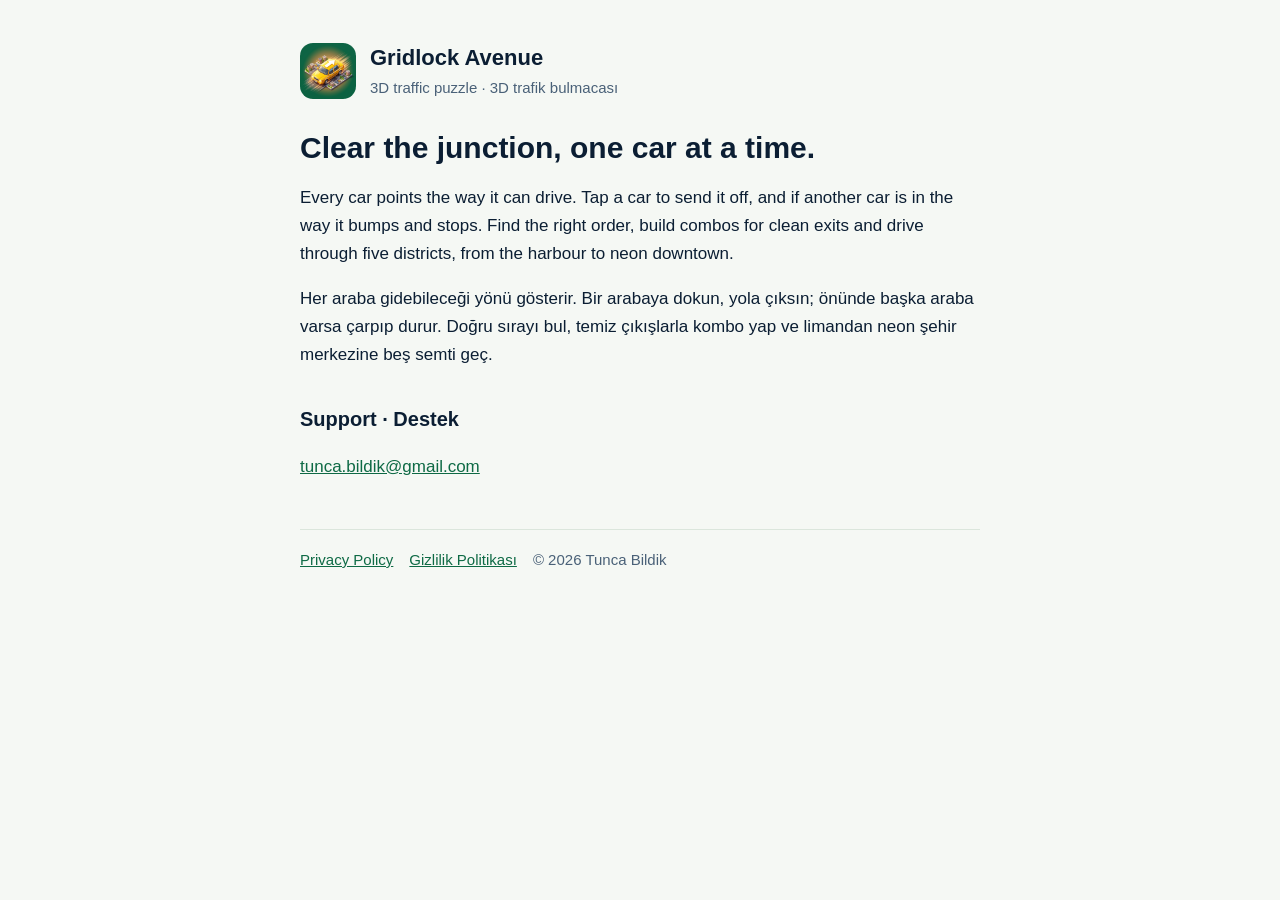
==== gridlock-avenue/index.html @ 14c2752a "Gridlock Avenue: intro page and privacy policy (EN/TR, GDPR + KVKK)" ====
<!doctype html>
<html lang="en">
<head>
<meta charset="utf-8">
<meta name="viewport" content="width=device-width, initial-scale=1">
<title>Gridlock Avenue — 3D traffic puzzle</title>
<link rel="stylesheet" href="stil.css">
<link rel="icon" href="ikon.png">
</head>
<body>
<main>
  <header>
    <img src="ikon.png" alt="">
    <div><div class="ad">Gridlock Avenue</div><div class="alt">3D traffic puzzle · 3D trafik bulmacası</div></div>
  </header>

  <h1>Clear the junction, one car at a time.</h1>
  <p>Every car points the way it can drive. Tap a car to send it off, and if another car is in the way
  it bumps and stops. Find the right order, build combos for clean exits and drive through five
  districts, from the harbour to neon downtown.</p>

  <p lang="tr">Her araba gidebileceği yönü gösterir. Bir arabaya dokun, yola çıksın; önünde başka araba
  varsa çarpıp durur. Doğru sırayı bul, temiz çıkışlarla kombo yap ve limandan neon şehir merkezine
  beş semti geç.</p>

  <h2>Support · Destek</h2>
  <p><a href="mailto:tunca.bildik@gmail.com">tunca.bildik@gmail.com</a></p>

  <footer>
    <a href="privacy.html">Privacy Policy</a>
    <a href="gizlilik.html">Gizlilik Politikası</a>
    <span>© 2026 Tunca Bildik</span>
  </footer>
</main>
</body>
</html>
---- gridlock-avenue/stil.css ----
:root {
  --zemin: #f5f8f4;
  --kart: #ffffff;
  --yazi: #0b1e33;
  --soluk: #4a6178;
  --vurgu: #0e6a45;
  --cizgi: #dbe6dc;
}
@media (prefers-color-scheme: dark) {
  :root {
    --zemin: #11161d;
    --kart: #1d2229;
    --yazi: #e8f6f8;
    --soluk: #9ab3c6;
    --vurgu: #f2c230;
    --cizgi: #2c343d;
  }
}
* { box-sizing: border-box; }
body {
  margin: 0;
  background: var(--zemin);
  color: var(--yazi);
  font: 17px/1.65 -apple-system, BlinkMacSystemFont, "Segoe UI", Roboto, sans-serif;
}
main { max-width: 720px; margin: 0 auto; padding: 40px 20px 64px; }
header { display: flex; align-items: center; gap: 14px; margin-bottom: 28px; }
header img { width: 56px; height: 56px; border-radius: 13px; }
header .ad { font-size: 22px; font-weight: 700; }
header .alt { color: var(--soluk); font-size: 15px; }
h1 { font-size: 30px; line-height: 1.25; margin: 0 0 6px; }
h2 { font-size: 20px; margin: 34px 0 8px; }
p, li { color: var(--yazi); }
.tarih { color: var(--soluk); font-size: 15px; margin-bottom: 22px; }
.ozet {
  background: var(--kart);
  border: 1px solid var(--cizgi);
  border-left: 4px solid var(--vurgu);
  border-radius: 12px;
  padding: 16px 18px;
}
a { color: var(--vurgu); }
code { background: var(--kart); border: 1px solid var(--cizgi); border-radius: 6px; padding: 1px 6px; font-size: 15px; }
footer {
  margin-top: 48px; padding-top: 18px; border-top: 1px solid var(--cizgi);
  color: var(--soluk); font-size: 15px; display: flex; flex-wrap: wrap; gap: 16px;
}
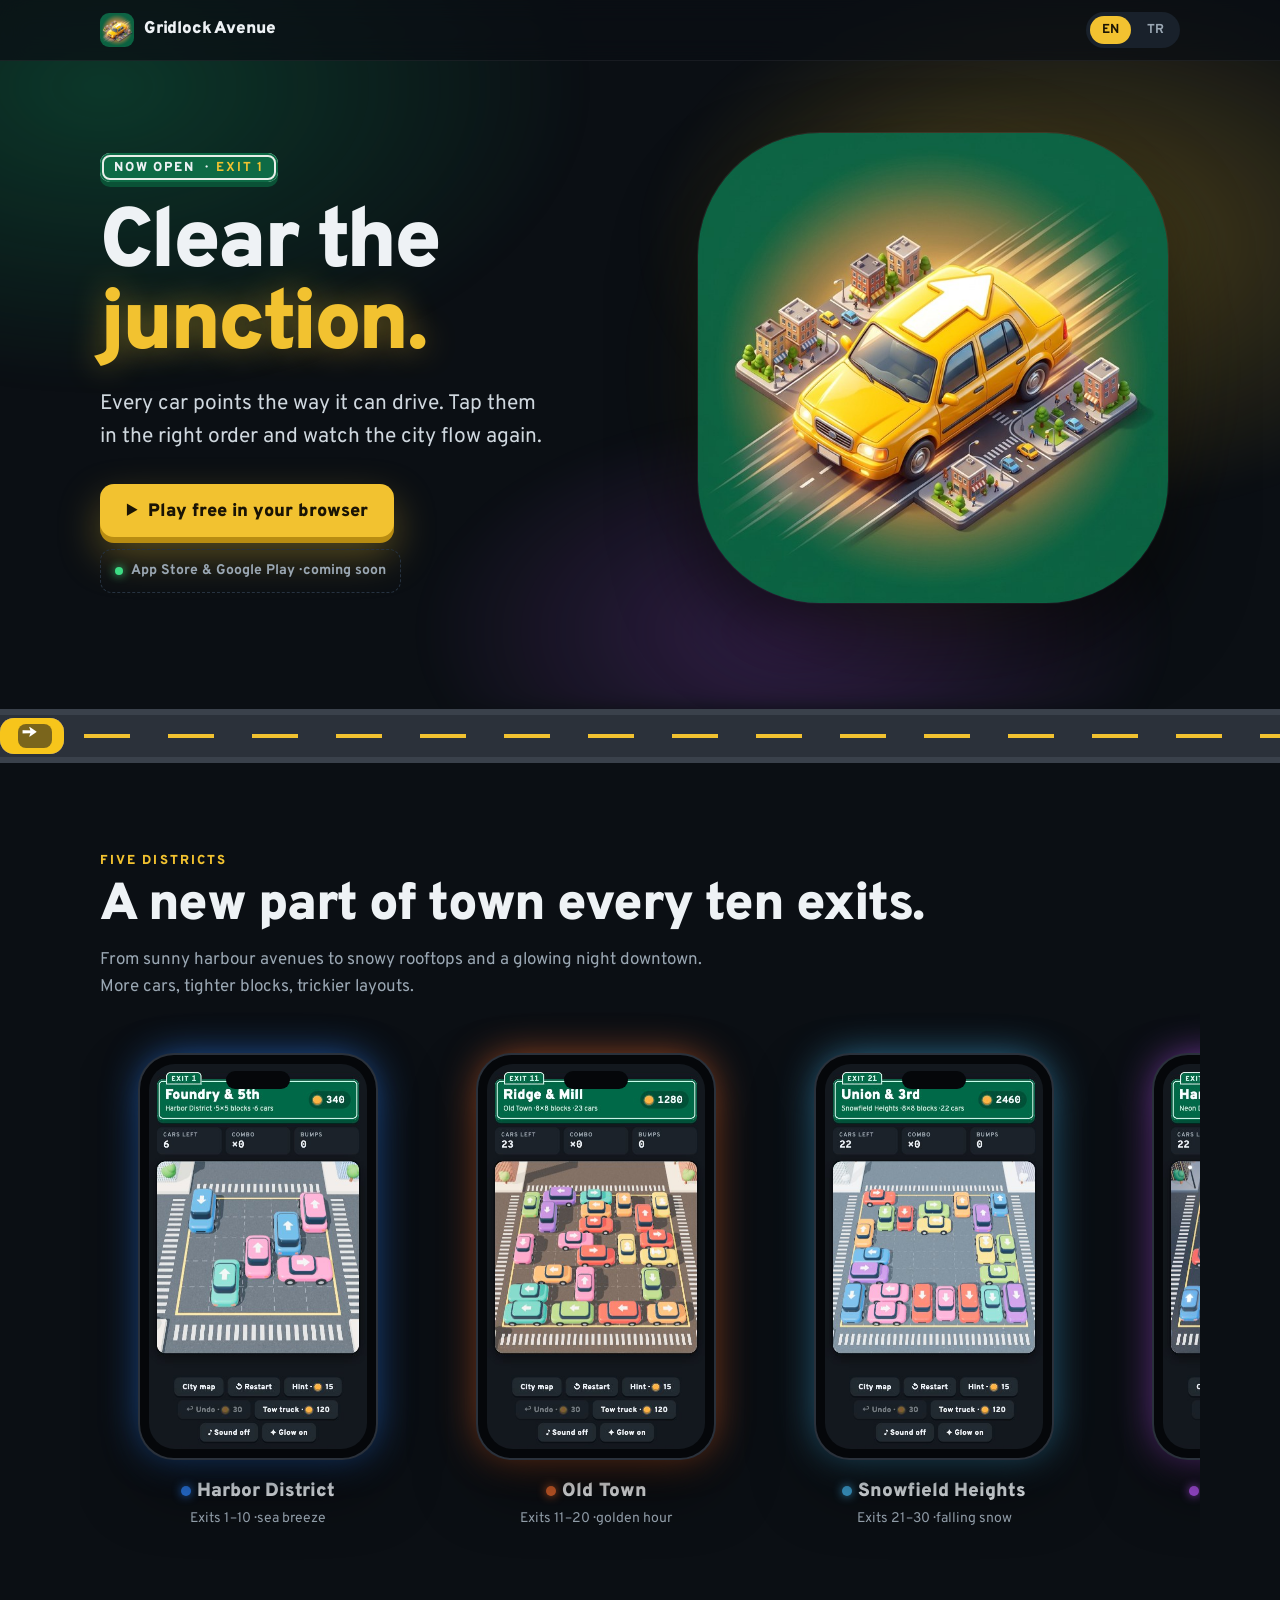
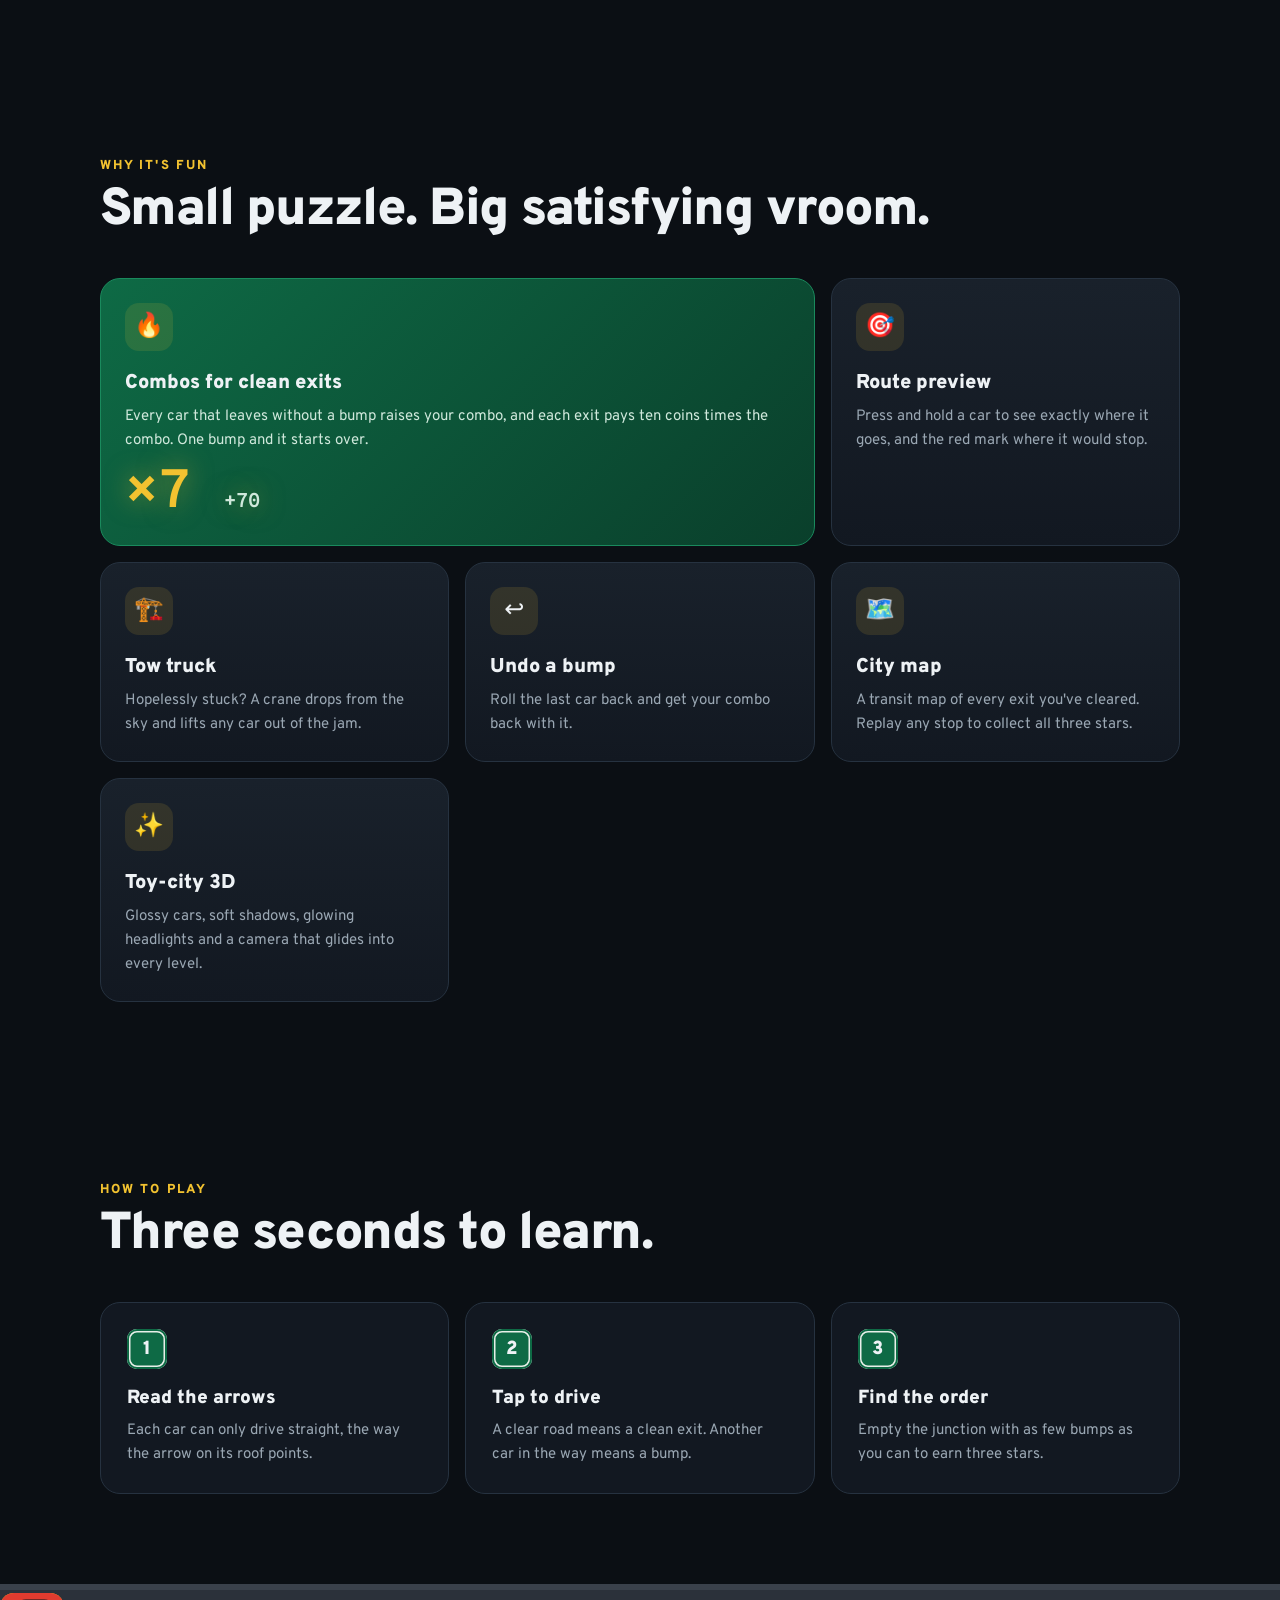
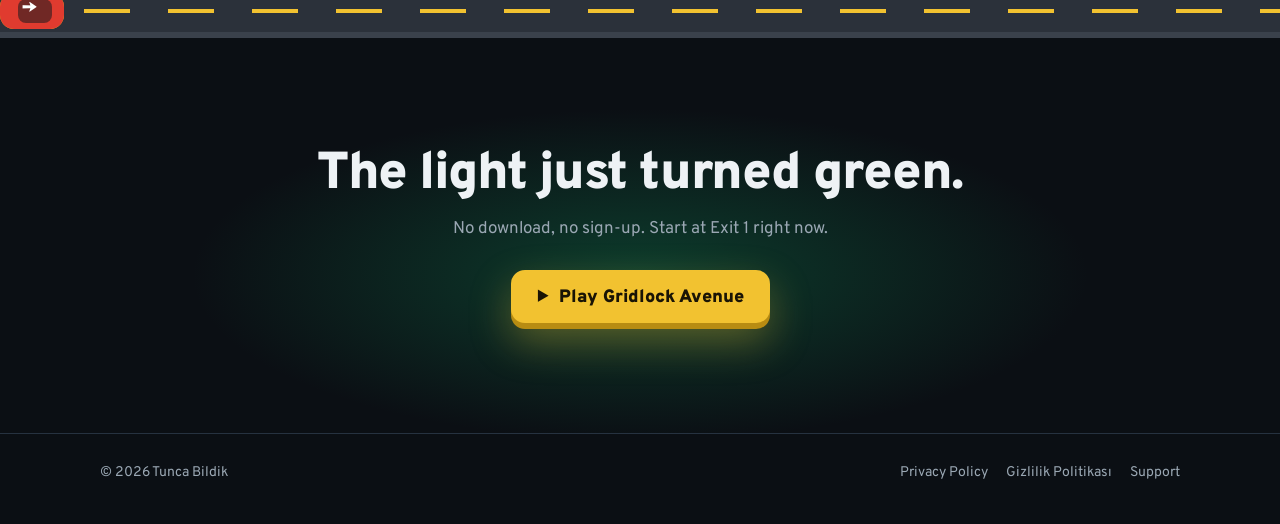
==== commit 2d67aa59: "Gridlock Avenue: new landing page (hero, district phones, features, EN/TR)" ====
--- a/gridlock-avenue/index.html
+++ b/gridlock-avenue/index.html
@@ -4,33 +4,295 @@
 <meta charset="utf-8">
 <meta name="viewport" content="width=device-width, initial-scale=1">
 <title>Gridlock Avenue — 3D traffic puzzle</title>
-<link rel="stylesheet" href="stil.css">
+<meta name="description" content="Tap the cars in the right order to clear the junction. A bright 3D traffic puzzle across five city districts. Play free in your browser.">
+<meta property="og:title" content="Gridlock Avenue — 3D traffic puzzle">
+<meta property="og:description" content="Tap the cars in the right order to clear the junction. Five districts, combos, tow trucks and route previews.">
+<meta property="og:image" content="https://tuncasoftbildik.github.io/gridlock-avenue/img/hero.jpg">
 <link rel="icon" href="ikon.png">
+<link rel="apple-touch-icon" href="ikon.png">
+<link rel="preconnect" href="https://fonts.googleapis.com">
+<link rel="preconnect" href="https://fonts.gstatic.com" crossorigin>
+<link rel="stylesheet" href="https://fonts.googleapis.com/css2?family=Overpass:wght@400;600;800;900&family=Overpass+Mono:wght@700&display=swap">
+<style>
+:root {
+  --night: #0b0f14;
+  --night-2: #121821;
+  --panel: #19212b;
+  --line: #263240;
+  --sign: #0e6a45;
+  --sign-deep: #0a5236;
+  --sign-edge: #e8efe9;
+  --paint: #f2c230;
+  --ink: #eef2f5;
+  --muted: #9aa7b3;
+  --harbor: #2a78e4; --oldtown: #d9622b; --snow: #3d9fd0; --neon: #a74fe0; --autumn: #d98a12;
+  --font: "Overpass", system-ui, -apple-system, "Segoe UI", sans-serif;
+  --mono: "Overpass Mono", ui-monospace, Menlo, monospace;
+}
+* { box-sizing: border-box; }
+html { scroll-behavior: smooth; }
+body { margin: 0; background: var(--night); color: var(--ink); font: 17px/1.6 var(--font); overflow-x: hidden; }
+a { color: inherit; }
+.wrap { max-width: 1120px; margin: 0 auto; padding: 0 20px; }
+
+/* top bar */
+.top { position: sticky; top: 0; z-index: 20; backdrop-filter: blur(12px); background: rgba(11,15,20,.72); border-bottom: 1px solid rgba(255,255,255,.06); }
+.top .wrap { display: flex; align-items: center; justify-content: space-between; height: 60px; }
+.brand { display: flex; align-items: center; gap: 10px; font-weight: 900; letter-spacing: -.01em; text-decoration: none; }
+.brand img { width: 34px; height: 34px; border-radius: 9px; }
+.lang { display: flex; gap: 4px; background: var(--panel); border-radius: 999px; padding: 4px; }
+.lang button { font: 700 13px var(--font); color: var(--muted); background: none; border: 0; padding: 6px 12px; border-radius: 999px; cursor: pointer; }
+.lang button[aria-pressed="true"] { background: var(--paint); color: #1a1405; }
+
+/* hero */
+.hero { position: relative; padding: 72px 0 96px; isolation: isolate; }
+.hero::before {
+  content: ""; position: absolute; inset: -20% -10% 0; z-index: -1;
+  background:
+    radial-gradient(40% 50% at 78% 40%, rgba(242,194,48,.28), transparent 70%),
+    radial-gradient(45% 55% at 15% 20%, rgba(14,106,69,.45), transparent 70%),
+    radial-gradient(35% 40% at 60% 90%, rgba(167,79,224,.25), transparent 70%);
+  filter: blur(10px);
+}
+.hero .wrap { display: grid; grid-template-columns: 1.05fr .95fr; gap: 40px; align-items: center; }
+.exit-badge {
+  display: inline-flex; align-items: center; gap: 10px;
+  background: var(--sign); border-radius: 10px; padding: 7px 14px 6px;
+  box-shadow: inset 0 0 0 2px var(--sign), inset 0 0 0 4px var(--sign-edge), 0 5px 0 var(--sign-deep);
+  font: 800 13px var(--font); letter-spacing: .14em; text-transform: uppercase;
+}
+.exit-badge b { color: var(--paint); }
+h1 { font-size: clamp(44px, 7vw, 84px); line-height: .98; letter-spacing: -.035em; margin: 22px 0 18px; font-weight: 900; text-wrap: balance; }
+h1 .hl { color: var(--paint); text-shadow: 0 0 32px rgba(242,194,48,.45); }
+.lead { font-size: clamp(18px, 2vw, 21px); color: #cfd7de; max-width: 34ch; margin: 0 0 30px; }
+.ctas { display: flex; flex-wrap: wrap; gap: 12px; align-items: center; }
+.btn {
+  display: inline-flex; align-items: center; gap: 10px; text-decoration: none;
+  font: 900 18px var(--font); padding: 16px 26px 14px; border-radius: 14px;
+  transition: transform .15s ease, box-shadow .15s ease;
+}
+.btn.play { background: var(--paint); color: #1a1405; box-shadow: 0 6px 0 #b88c12, 0 18px 40px rgba(242,194,48,.35); }
+.btn.play:hover { transform: translateY(-2px); box-shadow: 0 8px 0 #b88c12, 0 24px 50px rgba(242,194,48,.45); }
+.btn.play:active { transform: translateY(4px); box-shadow: 0 2px 0 #b88c12; }
+.soon { display: inline-flex; align-items: center; gap: 8px; color: var(--muted); font-size: 14px; font-weight: 700; padding: 10px 14px; border: 1px dashed var(--line); border-radius: 12px; }
+.soon i { width: 8px; height: 8px; border-radius: 50%; background: #3ddc84; box-shadow: 0 0 10px #3ddc84; animation: blink 1.6s infinite; }
+@keyframes blink { 50% { opacity: .35; } }
+
+.art { position: relative; justify-self: center; width: min(100%, 470px); aspect-ratio: 1; }
+.art img { width: 100%; height: 100%; object-fit: cover; border-radius: 26%; box-shadow: 0 40px 80px rgba(0,0,0,.55), 0 0 0 1px rgba(255,255,255,.08); animation: float 6s ease-in-out infinite; }
+.art::after { content: ""; position: absolute; inset: 12%; z-index: -1; border-radius: 50%; background: rgba(242,194,48,.35); filter: blur(60px); }
+@keyframes float { 50% { transform: translateY(-14px) rotate(-1.5deg); } }
+
+/* road divider */
+.road { height: 54px; background: #2b313a; position: relative; overflow: hidden; box-shadow: inset 0 6px 0 #3a414b, inset 0 -6px 0 #3a414b; }
+.road::before { content: ""; position: absolute; left: 0; right: 0; top: 50%; height: 4px; margin-top: -2px; background: repeating-linear-gradient(90deg, var(--paint) 0 46px, transparent 46px 84px); animation: dash 1.4s linear infinite; width: 200%; }
+@keyframes dash { to { transform: translateX(-84px); } }
+.road .car { position: absolute; top: 9px; width: 64px; height: 36px; border-radius: 14px; animation: drive 9s linear infinite; }
+.road .car::before { content: ""; position: absolute; left: 18px; right: 12px; top: 6px; bottom: 6px; border-radius: 8px; background: rgba(20,24,30,.55); }
+.road .car::after { content: "→"; position: absolute; left: 22px; top: 3px; color: #fff; font: 900 20px var(--font); }
+.road .c1 { background: #e03b2f; animation-delay: 0s; }
+.road .c2 { background: #2a78e4; animation-delay: -3s; }
+.road .c3 { background: #f7c51b; animation-delay: -6s; }
+@keyframes drive { from { left: -80px; } to { left: 100%; } }
+
+section { padding: 90px 0; }
+.eyebrow { font: 800 13px var(--font); letter-spacing: .16em; text-transform: uppercase; color: var(--paint); }
+h2 { font-size: clamp(32px, 4.5vw, 52px); line-height: 1.04; letter-spacing: -.03em; margin: 10px 0 14px; font-weight: 900; text-wrap: balance; }
+.sub { color: var(--muted); max-width: 56ch; margin: 0; }
+
+/* districts */
+.phones { display: flex; gap: 22px; overflow-x: auto; padding: 36px 20px 30px; margin: 0 -20px; scroll-snap-type: x mandatory; scrollbar-width: none; }
+.phones::-webkit-scrollbar { display: none; }
+.phone { flex: 0 0 236px; scroll-snap-align: center; text-align: center; }
+.phone .frame {
+  position: relative; border-radius: 34px; padding: 9px; background: #05070a;
+  box-shadow: 0 0 0 2px #2a313b, 0 30px 60px rgba(0,0,0,.5), 0 0 40px -6px var(--c);
+  transition: transform .25s ease;
+}
+.phone:hover .frame { transform: translateY(-8px) rotate(-1deg); }
+.phone .frame::before { content: ""; position: absolute; top: 16px; left: 50%; width: 64px; height: 18px; margin-left: -32px; border-radius: 10px; background: #05070a; z-index: 2; }
+.phone img { display: block; width: 100%; aspect-ratio: 430 / 760; object-fit: cover; object-position: top; border-radius: 26px; }
+.phone h3 { margin: 18px 0 2px; font-size: 19px; font-weight: 900; }
+.phone p { margin: 0; color: var(--muted); font-size: 14px; }
+.phone .dot { display: inline-block; width: 10px; height: 10px; border-radius: 50%; background: var(--c); margin-right: 6px; box-shadow: 0 0 10px var(--c); }
+
+/* features */
+.grid { display: grid; grid-template-columns: repeat(3, 1fr); gap: 16px; margin-top: 40px; }
+.feat { background: linear-gradient(180deg, var(--panel), var(--night-2)); border: 1px solid var(--line); border-radius: 20px; padding: 24px; position: relative; overflow: hidden; }
+.feat .ico { width: 48px; height: 48px; border-radius: 14px; display: grid; place-items: center; font-size: 24px; background: rgba(242,194,48,.12); margin-bottom: 16px; }
+.feat h3 { margin: 0 0 6px; font-size: 20px; font-weight: 900; }
+.feat p { margin: 0; color: var(--muted); font-size: 15px; }
+.feat.big { grid-column: span 2; background: linear-gradient(135deg, #0e6a45, #0a3f2b); border-color: #1a8a5d; }
+.feat.big p { color: #cfe8db; }
+.combo { font: 700 54px var(--mono); color: var(--paint); line-height: 1; margin-top: 14px; text-shadow: 0 0 26px rgba(242,194,48,.5); }
+
+/* steps */
+.steps { display: grid; grid-template-columns: repeat(3, 1fr); gap: 16px; margin-top: 40px; counter-reset: s; }
+.step { padding: 26px; border-radius: 20px; background: var(--night-2); border: 1px solid var(--line); }
+.step::before { counter-increment: s; content: counter(s); display: grid; place-items: center; width: 40px; height: 40px; border-radius: 10px; background: var(--sign); box-shadow: inset 0 0 0 2px var(--sign), inset 0 0 0 3.5px var(--sign-edge); font: 900 19px var(--font); margin-bottom: 14px; }
+.step h3 { margin: 0 0 6px; font-size: 19px; font-weight: 900; }
+.step p { margin: 0; color: var(--muted); font-size: 15px; }
+
+/* final */
+.final { text-align: center; padding: 100px 0 110px; position: relative; isolation: isolate; }
+.final::before { content: ""; position: absolute; inset: 0; z-index: -1; background: radial-gradient(50% 60% at 50% 60%, rgba(14,106,69,.5), transparent 70%); }
+.final h2 { margin-inline: auto; }
+.final .ctas { justify-content: center; margin-top: 26px; }
+
+footer { border-top: 1px solid var(--line); padding: 28px 0 40px; color: var(--muted); font-size: 14px; }
+footer .wrap { display: flex; flex-wrap: wrap; gap: 18px; align-items: center; justify-content: space-between; }
+footer nav { display: flex; flex-wrap: wrap; gap: 18px; }
+footer a { color: var(--muted); text-decoration: none; }
+footer a:hover { color: var(--ink); }
+
+.reveal { opacity: 0; transform: translateY(24px); transition: opacity .7s ease, transform .7s ease; }
+.reveal.in { opacity: 1; transform: none; }
+
+@media (max-width: 860px) {
+  .hero { padding: 40px 0 70px; }
+  .hero .wrap { grid-template-columns: 1fr; gap: 34px; }
+  .art { width: min(78vw, 360px); order: -1; }
+  .grid, .steps { grid-template-columns: 1fr; }
+  .feat.big { grid-column: auto; }
+  section { padding: 64px 0; }
+}
+@media (prefers-reduced-motion: reduce) {
+  *, *::before, *::after { animation: none !important; transition: none !important; }
+  .reveal { opacity: 1; transform: none; }
+}
+</style>
 </head>
 <body>
+
+<header class="top">
+  <div class="wrap">
+    <a class="brand" href="#"><img src="ikon.png" alt="">Gridlock Avenue</a>
+    <div class="lang" role="group" aria-label="Language">
+      <button type="button" data-set="en" aria-pressed="true">EN</button>
+      <button type="button" data-set="tr" aria-pressed="false">TR</button>
+    </div>
+  </div>
+</header>
+
 <main>
-  <header>
-    <img src="ikon.png" alt="">
-    <div><div class="ad">Gridlock Avenue</div><div class="alt">3D traffic puzzle · 3D trafik bulmacası</div></div>
-  </header>
-
-  <h1>Clear the junction, one car at a time.</h1>
-  <p>Every car points the way it can drive. Tap a car to send it off, and if another car is in the way
-  it bumps and stops. Find the right order, build combos for clean exits and drive through five
-  districts, from the harbour to neon downtown.</p>
-
-  <p lang="tr">Her araba gidebileceği yönü gösterir. Bir arabaya dokun, yola çıksın; önünde başka araba
-  varsa çarpıp durur. Doğru sırayı bul, temiz çıkışlarla kombo yap ve limandan neon şehir merkezine
-  beş semti geç.</p>
-
-  <h2>Support · Destek</h2>
-  <p><a href="mailto:tunca.bildik@gmail.com">tunca.bildik@gmail.com</a></p>
-
-  <footer>
-    <a href="privacy.html">Privacy Policy</a>
-    <a href="gizlilik.html">Gizlilik Politikası</a>
+  <section class="hero">
+    <div class="wrap">
+      <div>
+        <span class="exit-badge"><span data-en="Now open" data-tr="Şimdi açık">Now open</span> · <b>Exit 1</b></span>
+        <h1 data-en='Clear the <span class="hl">junction.</span>' data-tr='Kavşağı <span class="hl">boşalt.</span>'>Clear the <span class="hl">junction.</span></h1>
+        <p class="lead" data-en="Every car points the way it can drive. Tap them in the right order and watch the city flow again."
+           data-tr="Her araba gidebileceği yönü gösterir. Onlara doğru sırayla dokun, şehir yeniden aksın.">Every car points the way it can drive. Tap them in the right order and watch the city flow again.</p>
+        <div class="ctas">
+          <a class="btn play" href="play/">▶ <span data-en="Play free in your browser" data-tr="Tarayıcıda ücretsiz oyna">Play free in your browser</span></a>
+          <span class="soon"><i></i><span data-en="App Store &amp; Google Play · coming soon" data-tr="App Store ve Google Play · çok yakında">App Store &amp; Google Play · coming soon</span></span>
+        </div>
+      </div>
+      <div class="art"><img src="img/hero.jpg" alt="A yellow taxi speeding out of a tiny 3D city junction" width="720" height="720"></div>
+    </div>
+  </section>
+
+  <div class="road" aria-hidden="true"><span class="car c1"></span><span class="car c2"></span><span class="car c3"></span></div>
+
+  <section id="districts">
+    <div class="wrap">
+      <div class="reveal">
+        <div class="eyebrow" data-en="Five districts" data-tr="Beş semt">Five districts</div>
+        <h2 data-en="A new part of town every ten exits." data-tr="Her on çıkışta şehrin yeni bir köşesi.">A new part of town every ten exits.</h2>
+        <p class="sub" data-en="From sunny harbour avenues to snowy rooftops and a glowing night downtown. More cars, tighter blocks, trickier layouts."
+           data-tr="Güneşli liman caddelerinden karlı çatılara ve ışıl ışıl gece merkezine. Daha çok araba, daha sıkışık bloklar, daha zor düzenler.">From sunny harbour avenues to snowy rooftops and a glowing night downtown. More cars, tighter blocks, trickier layouts.</p>
+      </div>
+      <div class="phones">
+        <figure class="phone reveal" style="--c: var(--harbor)"><div class="frame"><img src="img/harbor.jpg" alt="Harbor District level" loading="lazy"></div><h3><span class="dot"></span>Harbor District</h3><p data-en="Exits 1–10 · sea breeze" data-tr="Çıkış 1–10 · deniz meltemi">Exits 1–10 · sea breeze</p></figure>
+        <figure class="phone reveal" style="--c: var(--oldtown)"><div class="frame"><img src="img/oldtown.jpg" alt="Old Town level" loading="lazy"></div><h3><span class="dot"></span>Old Town</h3><p data-en="Exits 11–20 · golden hour" data-tr="Çıkış 11–20 · altın saat">Exits 11–20 · golden hour</p></figure>
+        <figure class="phone reveal" style="--c: var(--snow)"><div class="frame"><img src="img/snow.jpg" alt="Snowfield Heights level" loading="lazy"></div><h3><span class="dot"></span>Snowfield Heights</h3><p data-en="Exits 21–30 · falling snow" data-tr="Çıkış 21–30 · yağan kar">Exits 21–30 · falling snow</p></figure>
+        <figure class="phone reveal" style="--c: var(--neon)"><div class="frame"><img src="img/neon.jpg" alt="Neon Downtown level" loading="lazy"></div><h3><span class="dot"></span>Neon Downtown</h3><p data-en="Exits 31–40 · night shift" data-tr="Çıkış 31–40 · gece vardiyası">Exits 31–40 · night shift</p></figure>
+        <figure class="phone reveal" style="--c: var(--autumn)"><div class="frame"><img src="img/autumn.jpg" alt="Autumn Park level" loading="lazy"></div><h3><span class="dot"></span>Autumn Park</h3><p data-en="Exits 41–50 · and the city keeps going" data-tr="Çıkış 41–50 · ve şehir bitmiyor">Exits 41–50 · and the city keeps going</p></figure>
+      </div>
+    </div>
+  </section>
+
+  <section id="features">
+    <div class="wrap">
+      <div class="reveal">
+        <div class="eyebrow" data-en="Why it's fun" data-tr="Neden keyifli">Why it's fun</div>
+        <h2 data-en="Small puzzle. Big satisfying vroom." data-tr="Küçük bulmaca. Büyük, tatlı bir vınnn.">Small puzzle. Big satisfying vroom.</h2>
+      </div>
+      <div class="grid">
+        <div class="feat big reveal">
+          <div class="ico">🔥</div>
+          <h3 data-en="Combos for clean exits" data-tr="Temiz çıkışa kombo">Combos for clean exits</h3>
+          <p data-en="Every car that leaves without a bump raises your combo, and each exit pays ten coins times the combo. One bump and it starts over."
+             data-tr="Çarpmadan çıkan her araba komboyu artırır, her çıkış kombonun on katı para kazandırır. Tek çarpma ve sıfırdan başlarsın.">Every car that leaves without a bump raises your combo, and each exit pays ten coins times the combo. One bump and it starts over.</p>
+          <div class="combo">×7 <span style="font-size:20px;color:#cfe8db">+70</span></div>
+        </div>
+        <div class="feat reveal"><div class="ico">🎯</div><h3 data-en="Route preview" data-tr="Rota önizlemesi">Route preview</h3><p data-en="Press and hold a car to see exactly where it goes, and the red mark where it would stop." data-tr="Arabaya basılı tut; nereye gideceğini ve duracağı yeri kırmızı işaretle gör.">Press and hold a car to see exactly where it goes, and the red mark where it would stop.</p></div>
+        <div class="feat reveal"><div class="ico">🏗️</div><h3 data-en="Tow truck" data-tr="Çekici">Tow truck</h3><p data-en="Hopelessly stuck? A crane drops from the sky and lifts any car out of the jam." data-tr="Çaresizce sıkıştın mı? Gökten bir vinç iner ve istediğin arabayı kaldırır.">Hopelessly stuck? A crane drops from the sky and lifts any car out of the jam.</p></div>
+        <div class="feat reveal"><div class="ico">↩️</div><h3 data-en="Undo a bump" data-tr="Çarpmayı geri al">Undo a bump</h3><p data-en="Roll the last car back and get your combo back with it." data-tr="Son arabayı geri sar, komboyu da geri al.">Roll the last car back and get your combo back with it.</p></div>
+        <div class="feat reveal"><div class="ico">🗺️</div><h3 data-en="City map" data-tr="Şehir haritası">City map</h3><p data-en="A transit map of every exit you've cleared. Replay any stop to collect all three stars." data-tr="Geçtiğin her çıkışın metro haritası. Üç yıldızı toplamak için istediğin durağı yeniden oyna.">A transit map of every exit you've cleared. Replay any stop to collect all three stars.</p></div>
+        <div class="feat reveal"><div class="ico">✨</div><h3 data-en="Toy-city 3D" data-tr="Oyuncak şehir 3D">Toy-city 3D</h3><p data-en="Glossy cars, soft shadows, glowing headlights and a camera that glides into every level." data-tr="Parlak arabalar, yumuşak gölgeler, ışıl ışıl farlar ve her bölüme süzülen kamera.">Glossy cars, soft shadows, glowing headlights and a camera that glides into every level.</p></div>
+      </div>
+    </div>
+  </section>
+
+  <section id="how">
+    <div class="wrap">
+      <div class="reveal">
+        <div class="eyebrow" data-en="How to play" data-tr="Nasıl oynanır">How to play</div>
+        <h2 data-en="Three seconds to learn." data-tr="Öğrenmesi üç saniye.">Three seconds to learn.</h2>
+      </div>
+      <div class="steps">
+        <div class="step reveal"><h3 data-en="Read the arrows" data-tr="Okları oku">Read the arrows</h3><p data-en="Each car can only drive straight, the way the arrow on its roof points." data-tr="Her araba yalnızca düz, çatısındaki okun gösterdiği yöne gidebilir.">Each car can only drive straight, the way the arrow on its roof points.</p></div>
+        <div class="step reveal"><h3 data-en="Tap to drive" data-tr="Dokun, gitsin">Tap to drive</h3><p data-en="A clear road means a clean exit. Another car in the way means a bump." data-tr="Yol açıksa temiz çıkış. Önünde araba varsa çarpma.">A clear road means a clean exit. Another car in the way means a bump.</p></div>
+        <div class="step reveal"><h3 data-en="Find the order" data-tr="Sırayı bul">Find the order</h3><p data-en="Empty the junction with as few bumps as you can to earn three stars." data-tr="Kavşağı olabildiğince az çarpmayla boşalt, üç yıldızı kap.">Empty the junction with as few bumps as you can to earn three stars.</p></div>
+      </div>
+    </div>
+  </section>
+
+  <div class="road" aria-hidden="true"><span class="car c3"></span><span class="car c1"></span></div>
+
+  <section class="final">
+    <div class="wrap reveal">
+      <h2 data-en="The light just turned green." data-tr="Işık az önce yeşile döndü.">The light just turned green.</h2>
+      <p class="sub" style="margin-inline:auto" data-en="No download, no sign-up. Start at Exit 1 right now." data-tr="İndirme yok, kayıt yok. Hemen Çıkış 1'den başla.">No download, no sign-up. Start at Exit 1 right now.</p>
+      <div class="ctas"><a class="btn play" href="play/">▶ <span data-en="Play Gridlock Avenue" data-tr="Gridlock Avenue'yu oyna">Play Gridlock Avenue</span></a></div>
+    </div>
+  </section>
+</main>
+
+<footer>
+  <div class="wrap">
     <span>© 2026 Tunca Bildik</span>
-  </footer>
-</main>
+    <nav>
+      <a href="privacy.html">Privacy Policy</a>
+      <a href="gizlilik.html">Gizlilik Politikası</a>
+      <a href="mailto:tunca.bildik@gmail.com" data-en="Support" data-tr="Destek">Support</a>
+    </nav>
+  </div>
+</footer>
+
+<script>
+(() => {
+  const KEY = 'ga-site-lang';
+  function setLang(l) {
+    document.documentElement.lang = l;
+    document.querySelectorAll('[data-' + l + ']').forEach(el => { el.innerHTML = el.dataset[l]; });
+    document.querySelectorAll('.lang button').forEach(b => b.setAttribute('aria-pressed', String(b.dataset.set === l)));
+    try { localStorage.setItem(KEY, l); } catch (e) {}
+  }
+  let saved = null;
+  try { saved = localStorage.getItem(KEY); } catch (e) {}
+  const start = saved || ((navigator.language || '').toLowerCase().startsWith('tr') ? 'tr' : 'en');
+  if (start !== 'en') setLang(start);
+  document.querySelectorAll('.lang button').forEach(b => b.addEventListener('click', () => setLang(b.dataset.set)));
+
+  const io = 'IntersectionObserver' in window ? new IntersectionObserver(es => es.forEach(e => {
+    if (e.isIntersecting) { e.target.classList.add('in'); io.unobserve(e.target); }
+  }), { threshold: .15 }) : null;
+  document.querySelectorAll('.reveal').forEach((el, i) => {
+    el.style.transitionDelay = (i % 3) * 80 + 'ms';
+    io ? io.observe(el) : el.classList.add('in');
+  });
+})();
+</script>
 </body>
 </html>
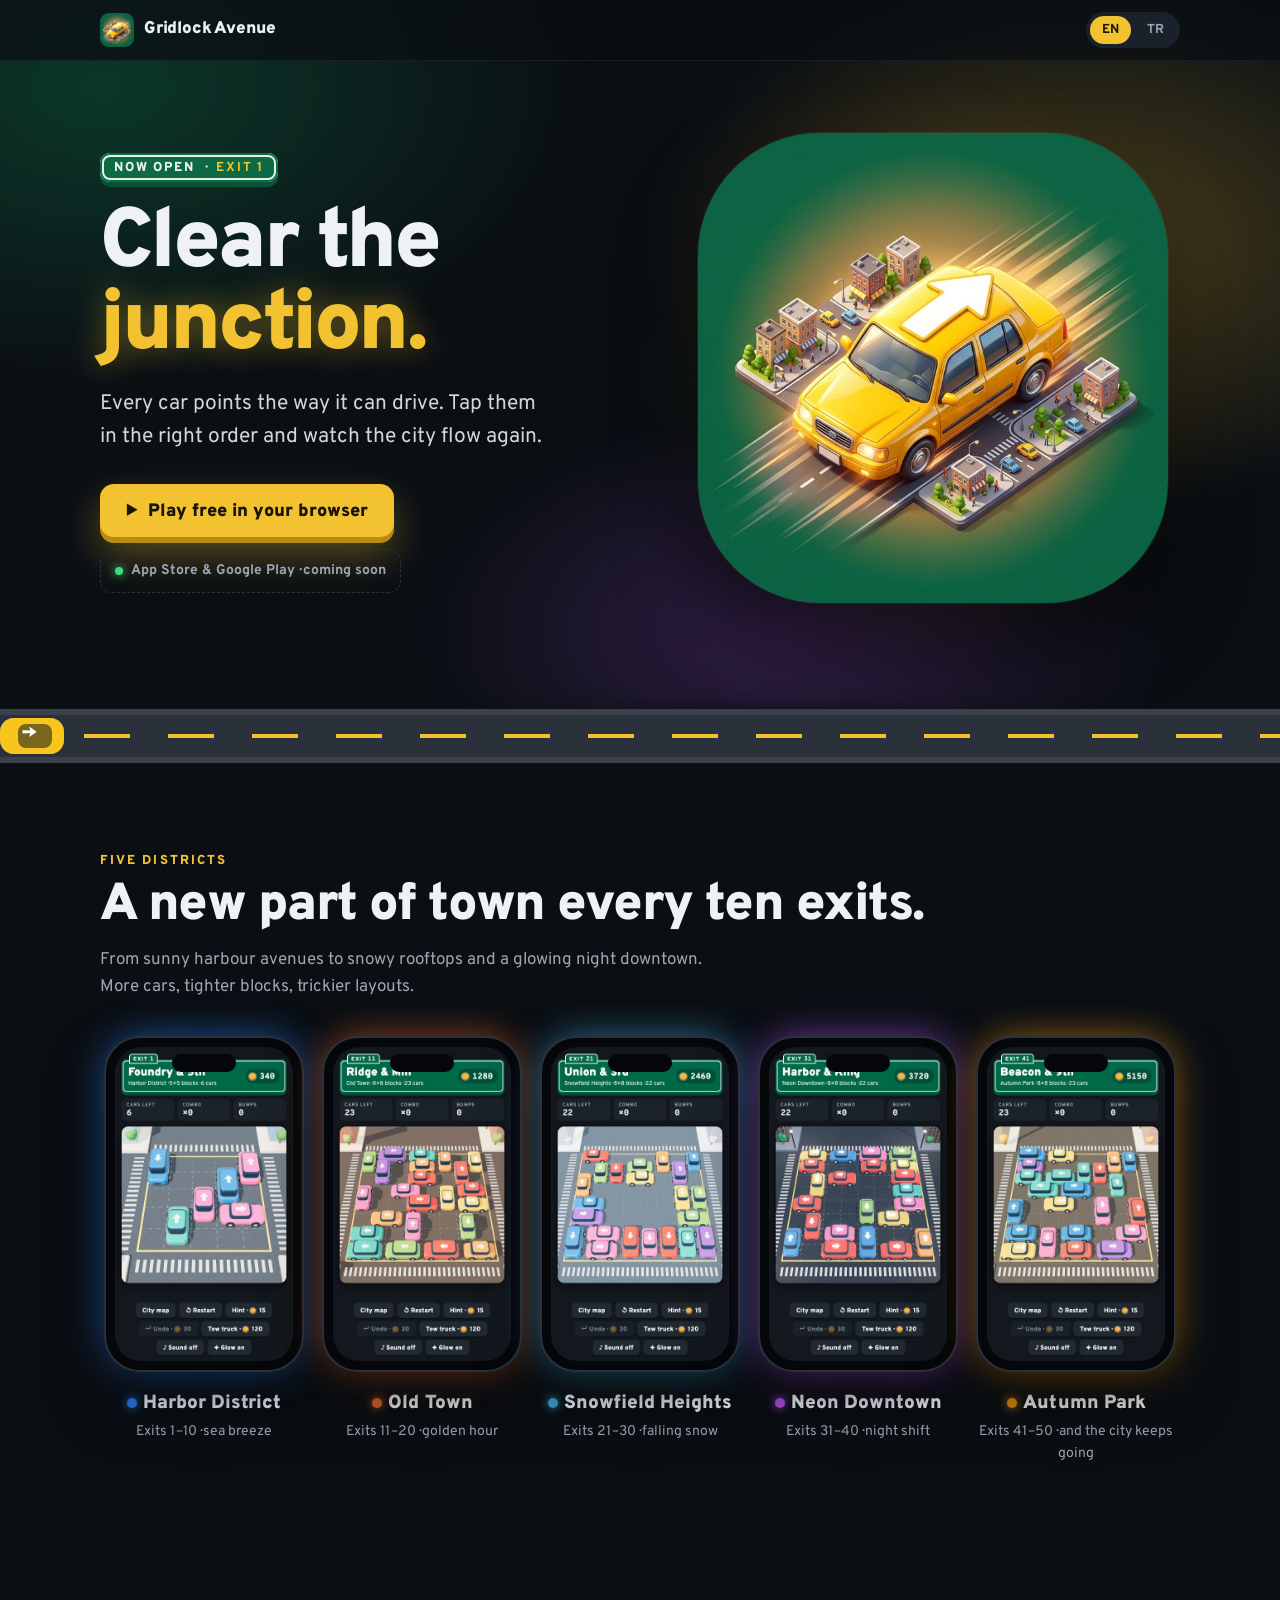
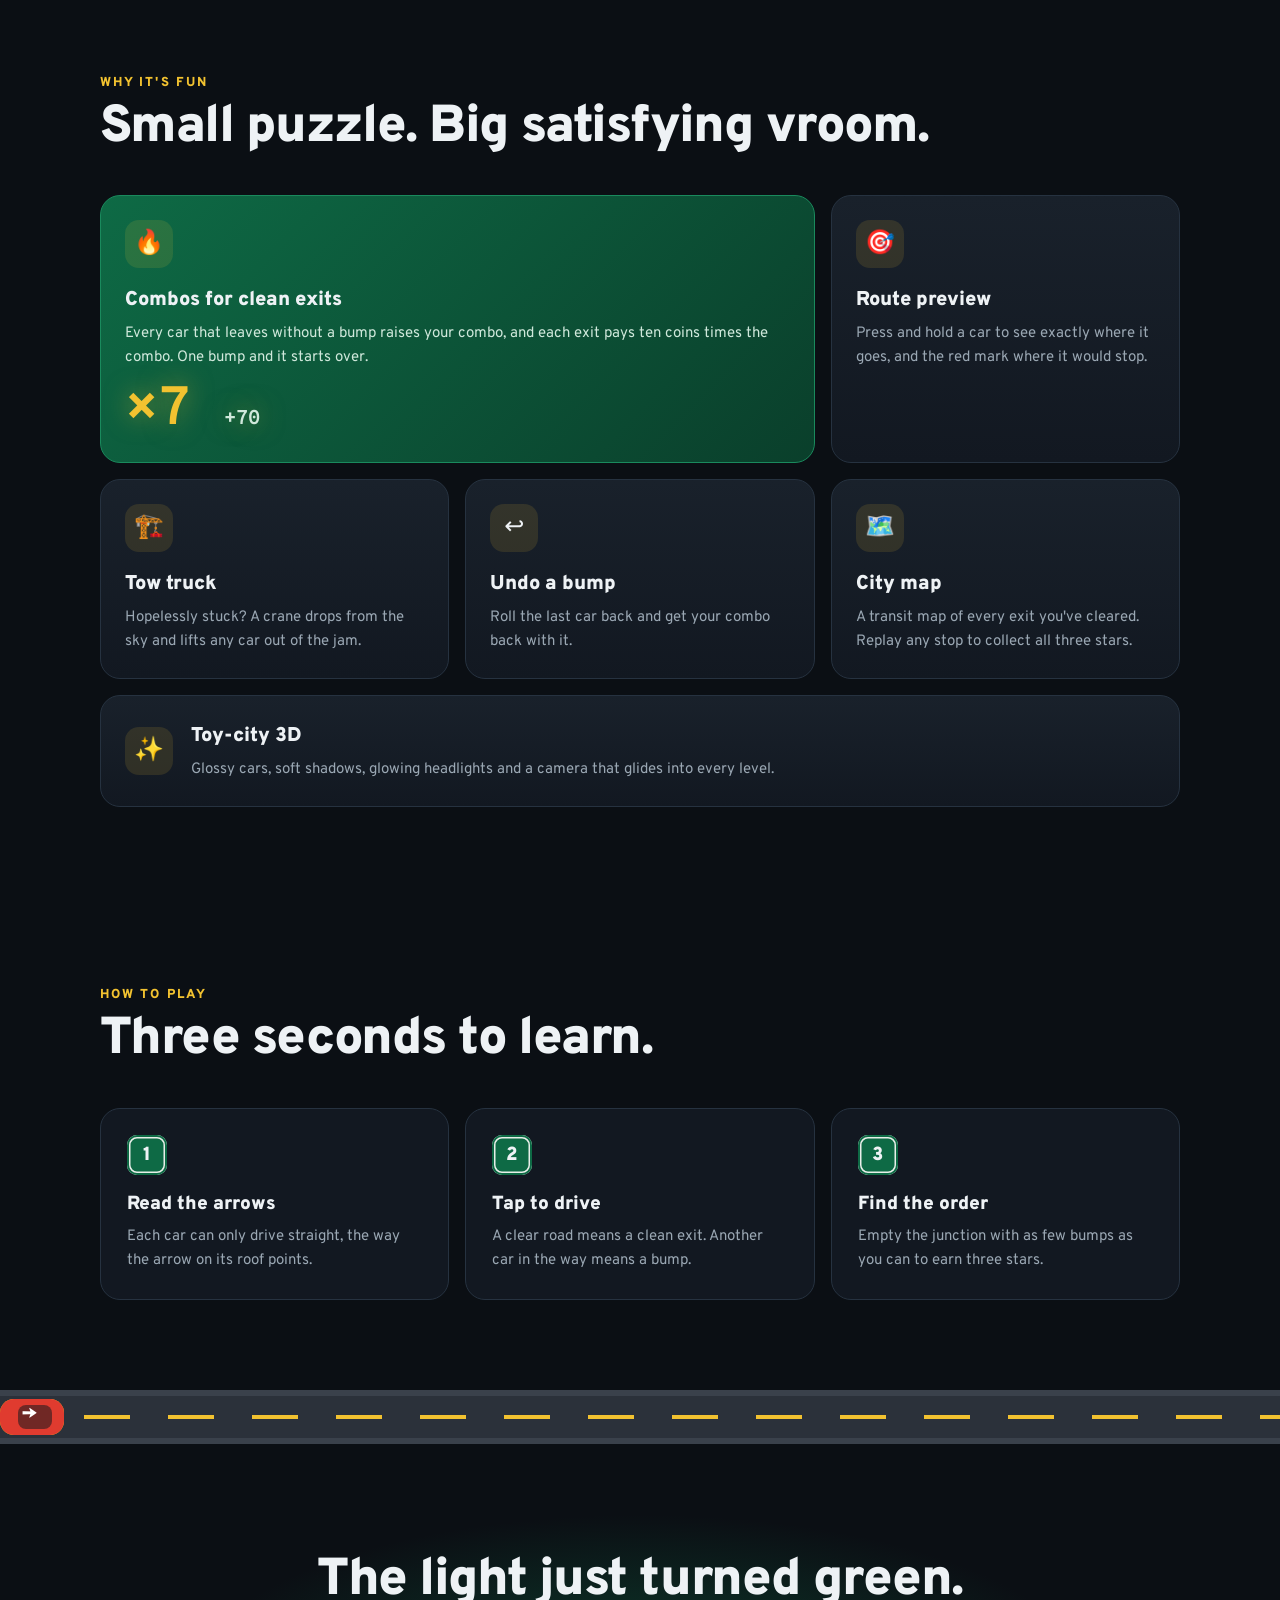
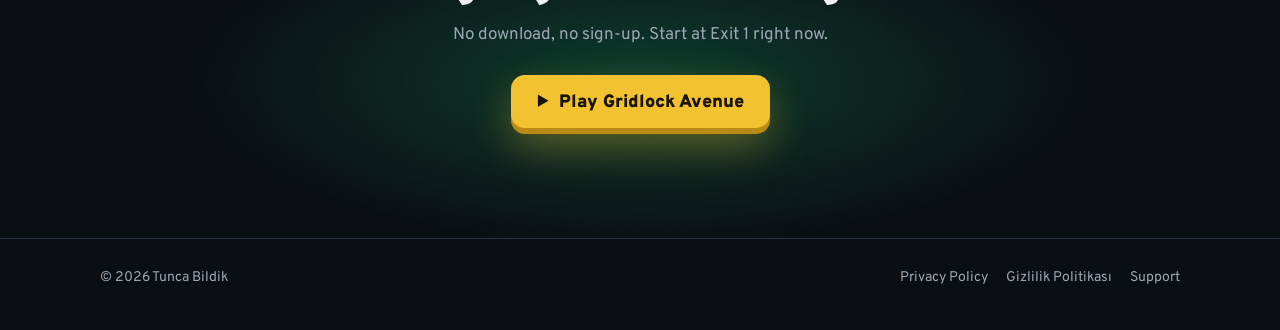
==== commit 969f1ae3: "Gridlock landing: no sideways overflow, eager phone shots, balanced feature grid" ====
--- a/gridlock-avenue/index.html
+++ b/gridlock-avenue/index.html
@@ -30,8 +30,8 @@
   --mono: "Overpass Mono", ui-monospace, Menlo, monospace;
 }
 * { box-sizing: border-box; }
-html { scroll-behavior: smooth; }
-body { margin: 0; background: var(--night); color: var(--ink); font: 17px/1.6 var(--font); overflow-x: hidden; }
+html { scroll-behavior: smooth; overflow-x: clip; }
+body { margin: 0; background: var(--night); color: var(--ink); font: 17px/1.6 var(--font); overflow-x: clip; }
 a { color: inherit; }
 .wrap { max-width: 1120px; margin: 0 auto; padding: 0 20px; }
 
@@ -45,7 +45,7 @@
 .lang button[aria-pressed="true"] { background: var(--paint); color: #1a1405; }
 
 /* hero */
-.hero { position: relative; padding: 72px 0 96px; isolation: isolate; }
+.hero { position: relative; padding: 72px 0 96px; isolation: isolate; overflow-x: clip; }
 .hero::before {
   content: ""; position: absolute; inset: -20% -10% 0; z-index: -1;
   background:
@@ -103,7 +103,8 @@
 /* districts */
 .phones { display: flex; gap: 22px; overflow-x: auto; padding: 36px 20px 30px; margin: 0 -20px; scroll-snap-type: x mandatory; scrollbar-width: none; }
 .phones::-webkit-scrollbar { display: none; }
-.phone { flex: 0 0 236px; scroll-snap-align: center; text-align: center; }
+.phone { flex: 0 0 196px; margin: 0; scroll-snap-align: center; text-align: center; }
+@media (min-width: 1100px) { .phones { justify-content: center; overflow: visible; } }
 .phone .frame {
   position: relative; border-radius: 34px; padding: 9px; background: #05070a;
   box-shadow: 0 0 0 2px #2a313b, 0 30px 60px rgba(0,0,0,.5), 0 0 40px -6px var(--c);
@@ -122,6 +123,8 @@
 .feat .ico { width: 48px; height: 48px; border-radius: 14px; display: grid; place-items: center; font-size: 24px; background: rgba(242,194,48,.12); margin-bottom: 16px; }
 .feat h3 { margin: 0 0 6px; font-size: 20px; font-weight: 900; }
 .feat p { margin: 0; color: var(--muted); font-size: 15px; }
+.feat.wide { grid-column: span 3; display: grid; grid-template-columns: auto 1fr; gap: 0 18px; align-items: center; }
+.feat.wide .ico { grid-row: span 2; margin: 0; }
 .feat.big { grid-column: span 2; background: linear-gradient(135deg, #0e6a45, #0a3f2b); border-color: #1a8a5d; }
 .feat.big p { color: #cfe8db; }
 .combo { font: 700 54px var(--mono); color: var(--paint); line-height: 1; margin-top: 14px; text-shadow: 0 0 26px rgba(242,194,48,.5); }
@@ -153,7 +156,9 @@
   .hero .wrap { grid-template-columns: 1fr; gap: 34px; }
   .art { width: min(78vw, 360px); order: -1; }
   .grid, .steps { grid-template-columns: 1fr; }
-  .feat.big { grid-column: auto; }
+  .feat.big, .feat.wide { grid-column: auto; }
+  .feat.wide { display: block; }
+  .feat.wide .ico { margin-bottom: 16px; }
   section { padding: 64px 0; }
 }
 @media (prefers-reduced-motion: reduce) {
@@ -202,11 +207,11 @@
            data-tr="Güneşli liman caddelerinden karlı çatılara ve ışıl ışıl gece merkezine. Daha çok araba, daha sıkışık bloklar, daha zor düzenler.">From sunny harbour avenues to snowy rooftops and a glowing night downtown. More cars, tighter blocks, trickier layouts.</p>
       </div>
       <div class="phones">
-        <figure class="phone reveal" style="--c: var(--harbor)"><div class="frame"><img src="img/harbor.jpg" alt="Harbor District level" loading="lazy"></div><h3><span class="dot"></span>Harbor District</h3><p data-en="Exits 1–10 · sea breeze" data-tr="Çıkış 1–10 · deniz meltemi">Exits 1–10 · sea breeze</p></figure>
-        <figure class="phone reveal" style="--c: var(--oldtown)"><div class="frame"><img src="img/oldtown.jpg" alt="Old Town level" loading="lazy"></div><h3><span class="dot"></span>Old Town</h3><p data-en="Exits 11–20 · golden hour" data-tr="Çıkış 11–20 · altın saat">Exits 11–20 · golden hour</p></figure>
-        <figure class="phone reveal" style="--c: var(--snow)"><div class="frame"><img src="img/snow.jpg" alt="Snowfield Heights level" loading="lazy"></div><h3><span class="dot"></span>Snowfield Heights</h3><p data-en="Exits 21–30 · falling snow" data-tr="Çıkış 21–30 · yağan kar">Exits 21–30 · falling snow</p></figure>
-        <figure class="phone reveal" style="--c: var(--neon)"><div class="frame"><img src="img/neon.jpg" alt="Neon Downtown level" loading="lazy"></div><h3><span class="dot"></span>Neon Downtown</h3><p data-en="Exits 31–40 · night shift" data-tr="Çıkış 31–40 · gece vardiyası">Exits 31–40 · night shift</p></figure>
-        <figure class="phone reveal" style="--c: var(--autumn)"><div class="frame"><img src="img/autumn.jpg" alt="Autumn Park level" loading="lazy"></div><h3><span class="dot"></span>Autumn Park</h3><p data-en="Exits 41–50 · and the city keeps going" data-tr="Çıkış 41–50 · ve şehir bitmiyor">Exits 41–50 · and the city keeps going</p></figure>
+        <figure class="phone reveal" style="--c: var(--harbor)"><div class="frame"><img src="img/harbor.jpg" alt="Harbor District level"></div><h3><span class="dot"></span>Harbor District</h3><p data-en="Exits 1–10 · sea breeze" data-tr="Çıkış 1–10 · deniz meltemi">Exits 1–10 · sea breeze</p></figure>
+        <figure class="phone reveal" style="--c: var(--oldtown)"><div class="frame"><img src="img/oldtown.jpg" alt="Old Town level"></div><h3><span class="dot"></span>Old Town</h3><p data-en="Exits 11–20 · golden hour" data-tr="Çıkış 11–20 · altın saat">Exits 11–20 · golden hour</p></figure>
+        <figure class="phone reveal" style="--c: var(--snow)"><div class="frame"><img src="img/snow.jpg" alt="Snowfield Heights level"></div><h3><span class="dot"></span>Snowfield Heights</h3><p data-en="Exits 21–30 · falling snow" data-tr="Çıkış 21–30 · yağan kar">Exits 21–30 · falling snow</p></figure>
+        <figure class="phone reveal" style="--c: var(--neon)"><div class="frame"><img src="img/neon.jpg" alt="Neon Downtown level"></div><h3><span class="dot"></span>Neon Downtown</h3><p data-en="Exits 31–40 · night shift" data-tr="Çıkış 31–40 · gece vardiyası">Exits 31–40 · night shift</p></figure>
+        <figure class="phone reveal" style="--c: var(--autumn)"><div class="frame"><img src="img/autumn.jpg" alt="Autumn Park level"></div><h3><span class="dot"></span>Autumn Park</h3><p data-en="Exits 41–50 · and the city keeps going" data-tr="Çıkış 41–50 · ve şehir bitmiyor">Exits 41–50 · and the city keeps going</p></figure>
       </div>
     </div>
   </section>
@@ -229,7 +234,7 @@
         <div class="feat reveal"><div class="ico">🏗️</div><h3 data-en="Tow truck" data-tr="Çekici">Tow truck</h3><p data-en="Hopelessly stuck? A crane drops from the sky and lifts any car out of the jam." data-tr="Çaresizce sıkıştın mı? Gökten bir vinç iner ve istediğin arabayı kaldırır.">Hopelessly stuck? A crane drops from the sky and lifts any car out of the jam.</p></div>
         <div class="feat reveal"><div class="ico">↩️</div><h3 data-en="Undo a bump" data-tr="Çarpmayı geri al">Undo a bump</h3><p data-en="Roll the last car back and get your combo back with it." data-tr="Son arabayı geri sar, komboyu da geri al.">Roll the last car back and get your combo back with it.</p></div>
         <div class="feat reveal"><div class="ico">🗺️</div><h3 data-en="City map" data-tr="Şehir haritası">City map</h3><p data-en="A transit map of every exit you've cleared. Replay any stop to collect all three stars." data-tr="Geçtiğin her çıkışın metro haritası. Üç yıldızı toplamak için istediğin durağı yeniden oyna.">A transit map of every exit you've cleared. Replay any stop to collect all three stars.</p></div>
-        <div class="feat reveal"><div class="ico">✨</div><h3 data-en="Toy-city 3D" data-tr="Oyuncak şehir 3D">Toy-city 3D</h3><p data-en="Glossy cars, soft shadows, glowing headlights and a camera that glides into every level." data-tr="Parlak arabalar, yumuşak gölgeler, ışıl ışıl farlar ve her bölüme süzülen kamera.">Glossy cars, soft shadows, glowing headlights and a camera that glides into every level.</p></div>
+        <div class="feat wide reveal"><div class="ico">✨</div><h3 data-en="Toy-city 3D" data-tr="Oyuncak şehir 3D">Toy-city 3D</h3><p data-en="Glossy cars, soft shadows, glowing headlights and a camera that glides into every level." data-tr="Parlak arabalar, yumuşak gölgeler, ışıl ışıl farlar ve her bölüme süzülen kamera.">Glossy cars, soft shadows, glowing headlights and a camera that glides into every level.</p></div>
       </div>
     </div>
   </section>
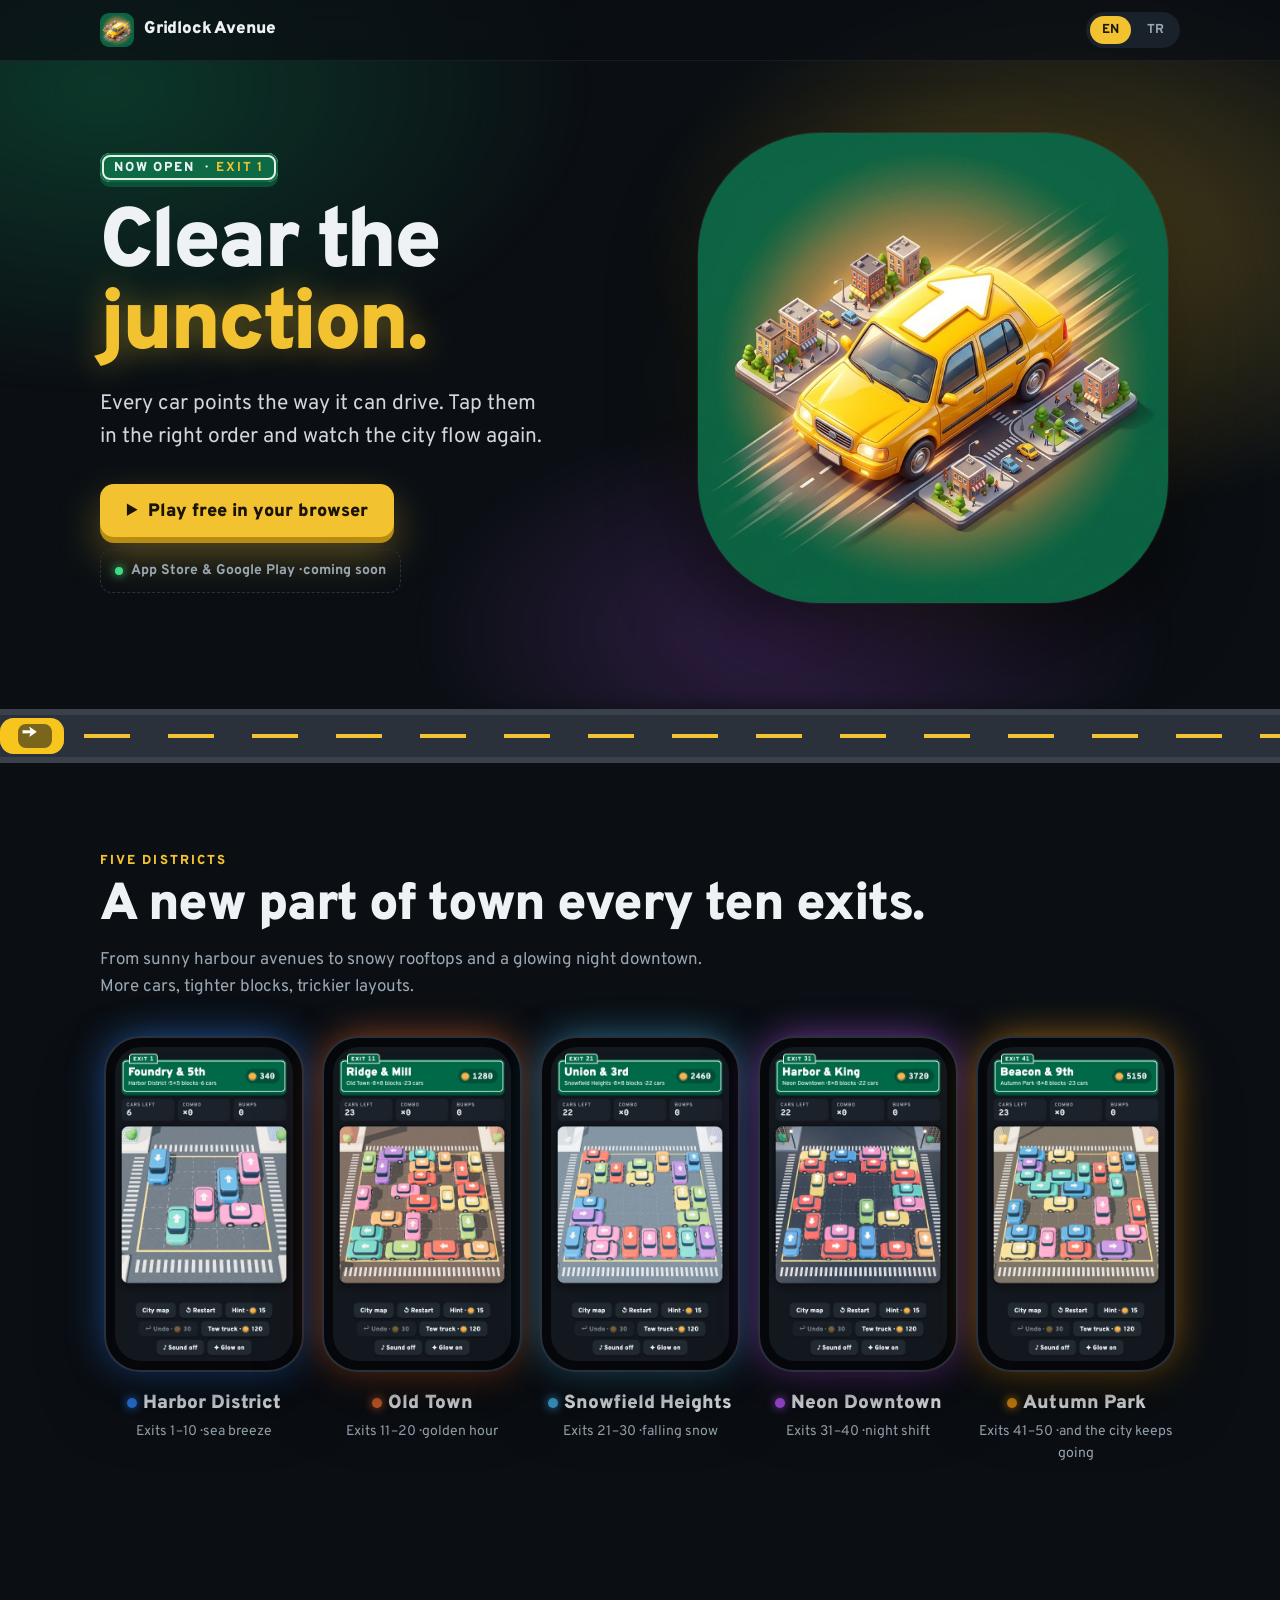
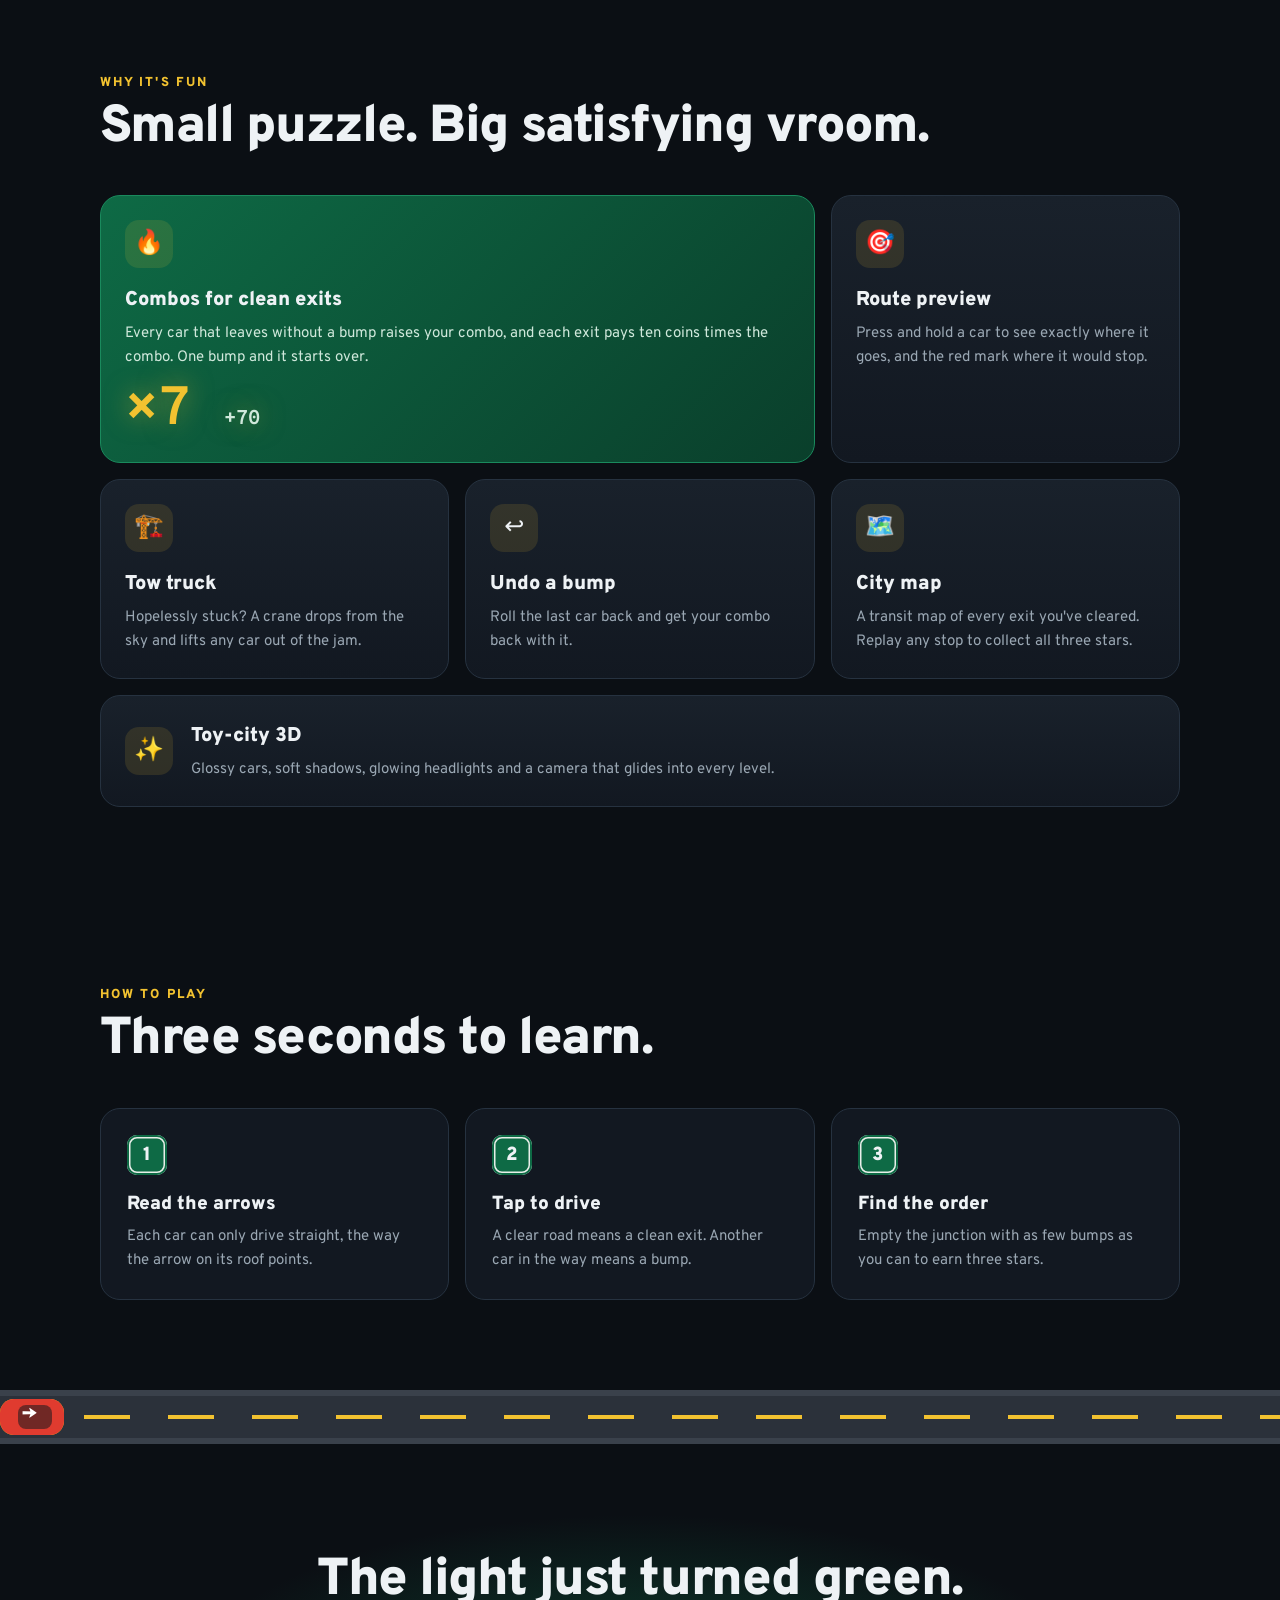
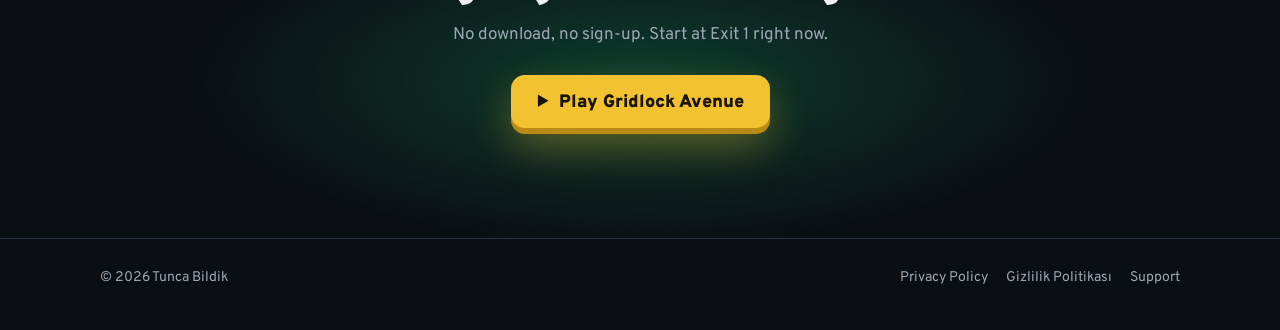
==== commit ec47e9fb: "Gridlock landing: drop the phone notch that covered the street sign" ====
--- a/gridlock-avenue/index.html
+++ b/gridlock-avenue/index.html
@@ -111,7 +111,6 @@
   transition: transform .25s ease;
 }
 .phone:hover .frame { transform: translateY(-8px) rotate(-1deg); }
-.phone .frame::before { content: ""; position: absolute; top: 16px; left: 50%; width: 64px; height: 18px; margin-left: -32px; border-radius: 10px; background: #05070a; z-index: 2; }
 .phone img { display: block; width: 100%; aspect-ratio: 430 / 760; object-fit: cover; object-position: top; border-radius: 26px; }
 .phone h3 { margin: 18px 0 2px; font-size: 19px; font-weight: 900; }
 .phone p { margin: 0; color: var(--muted); font-size: 14px; }
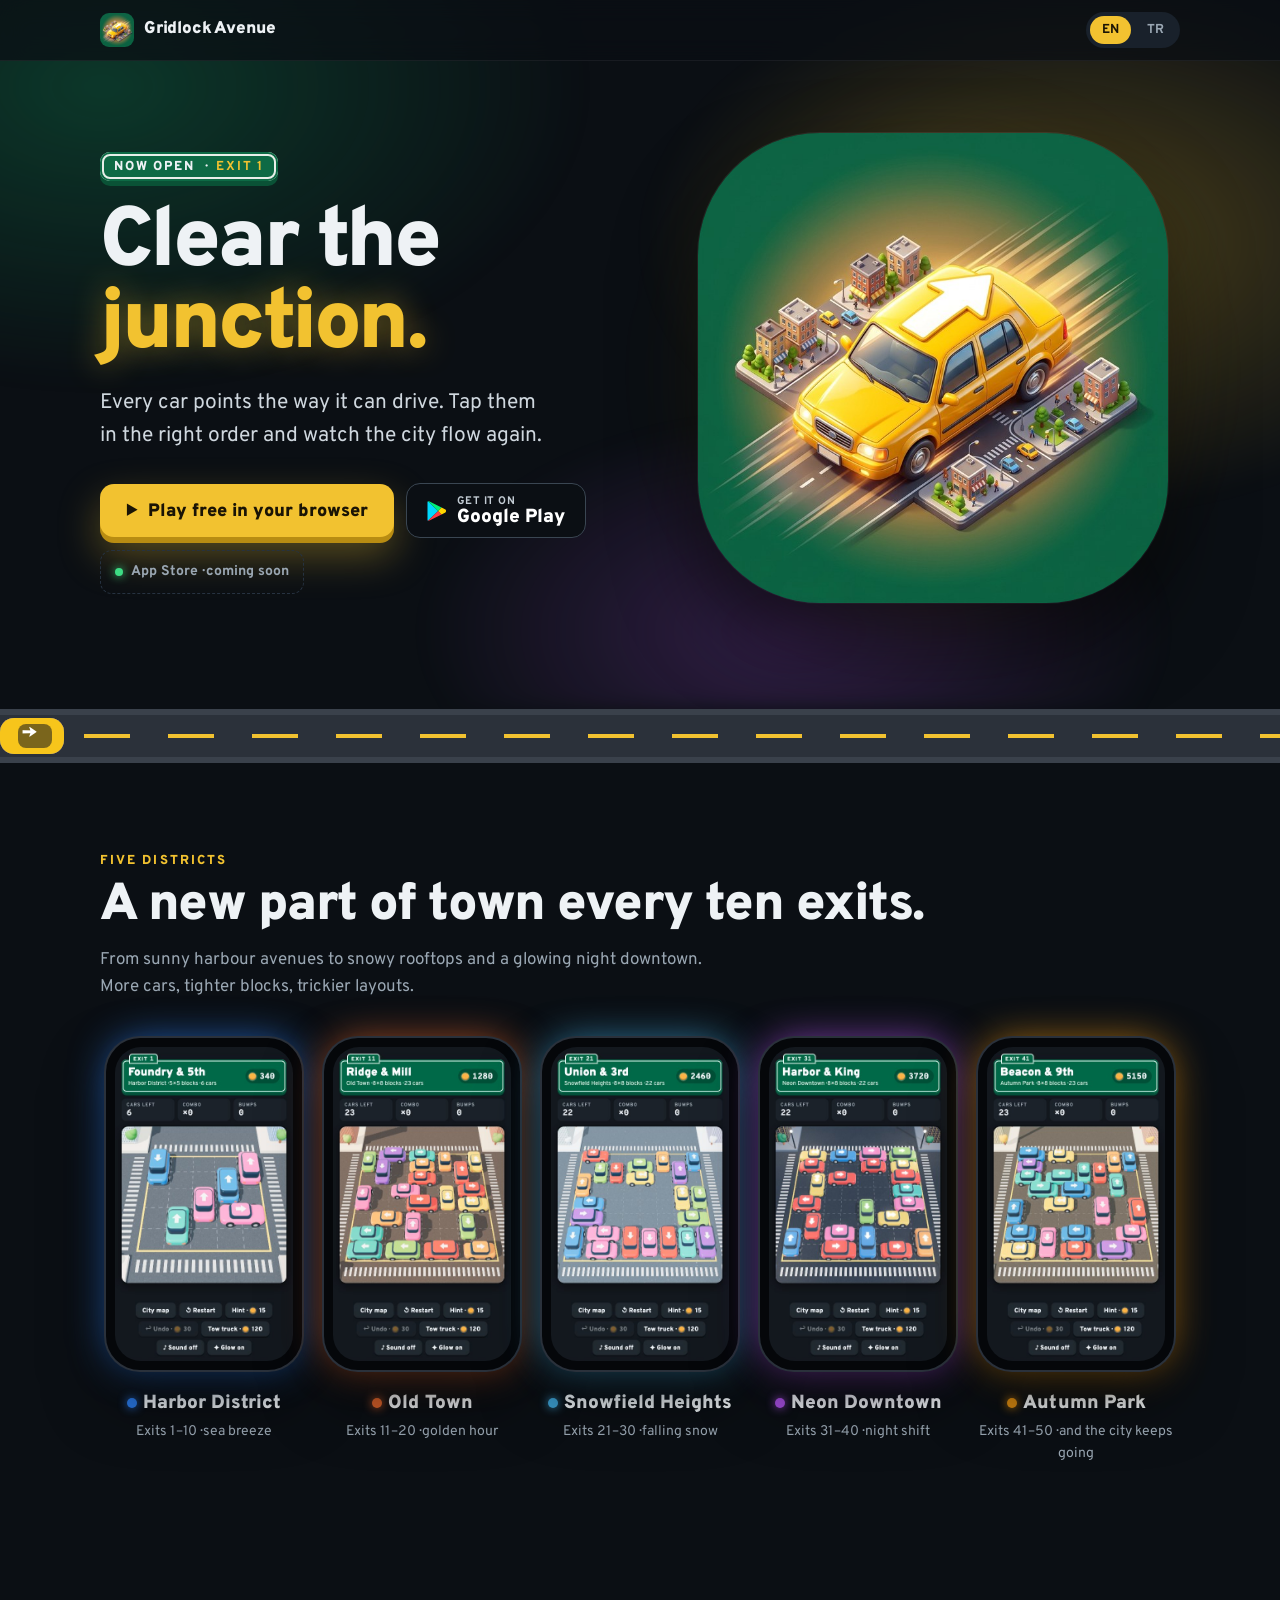
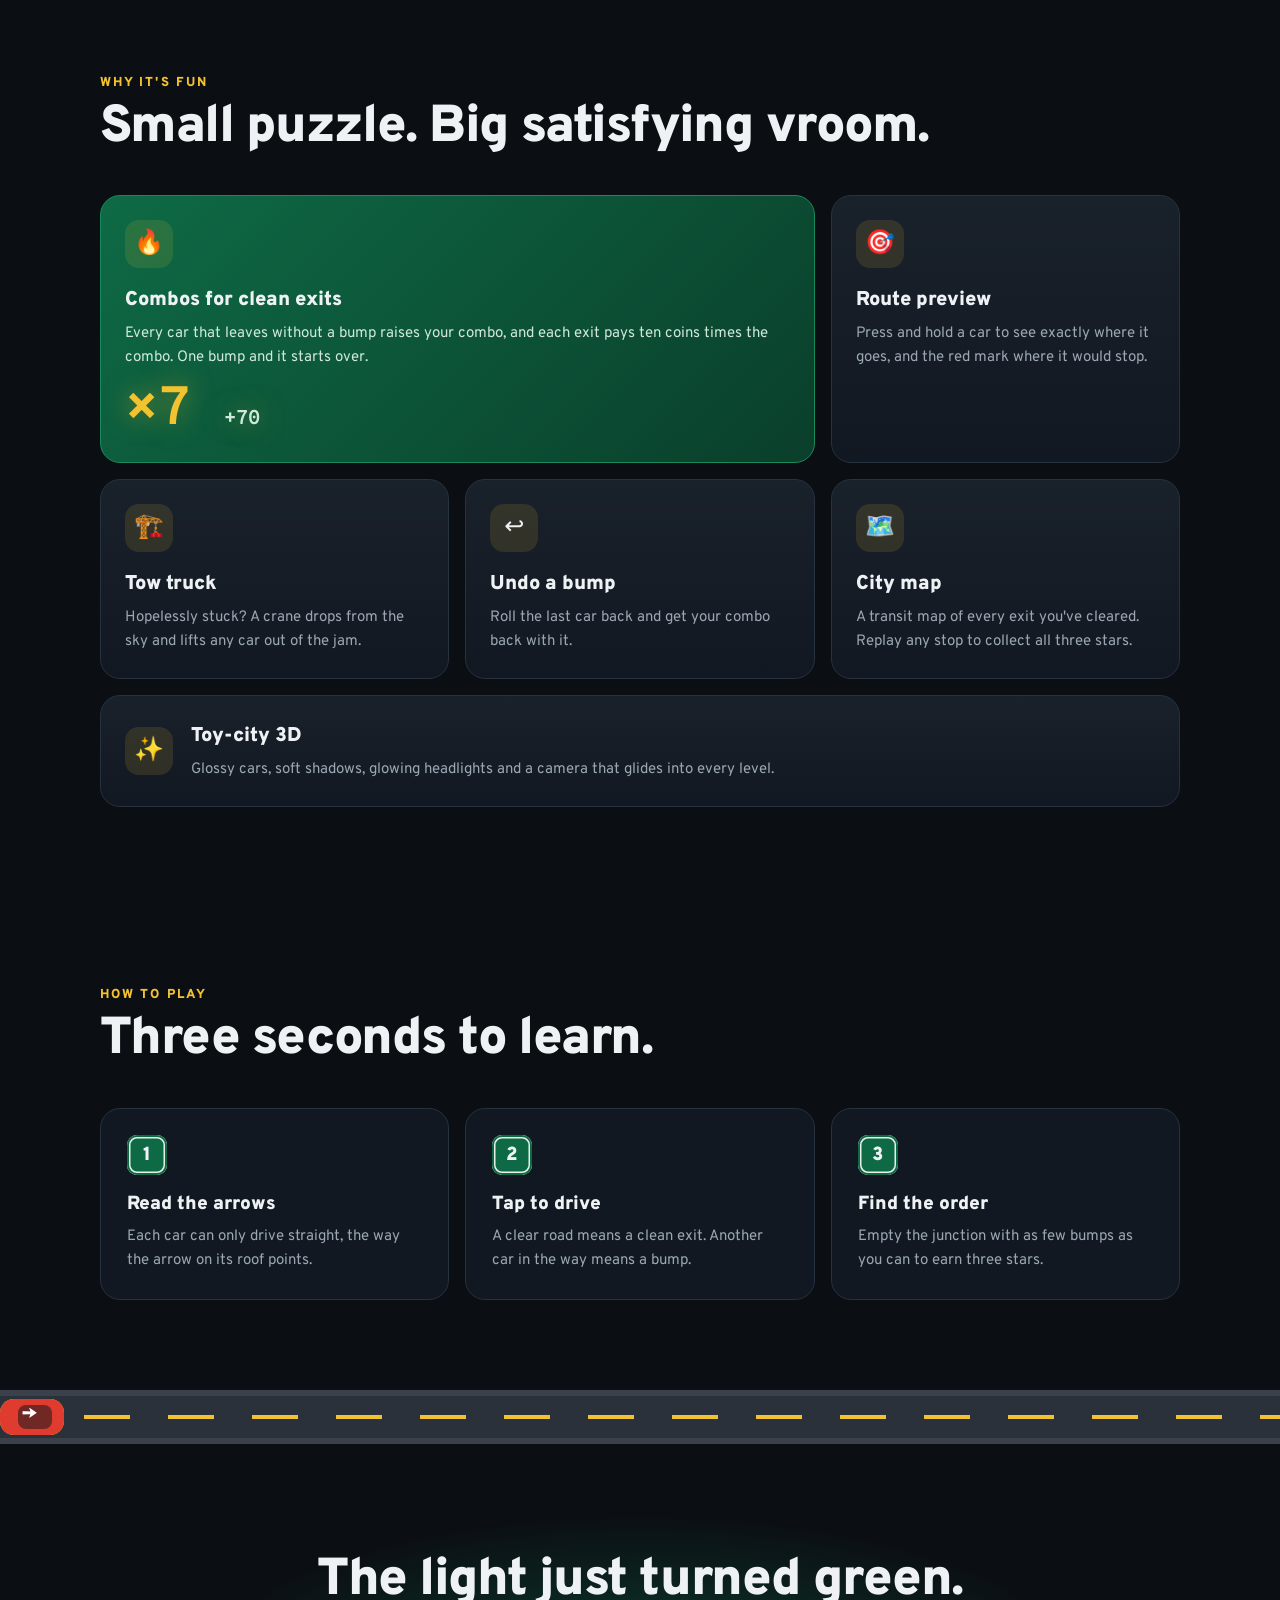
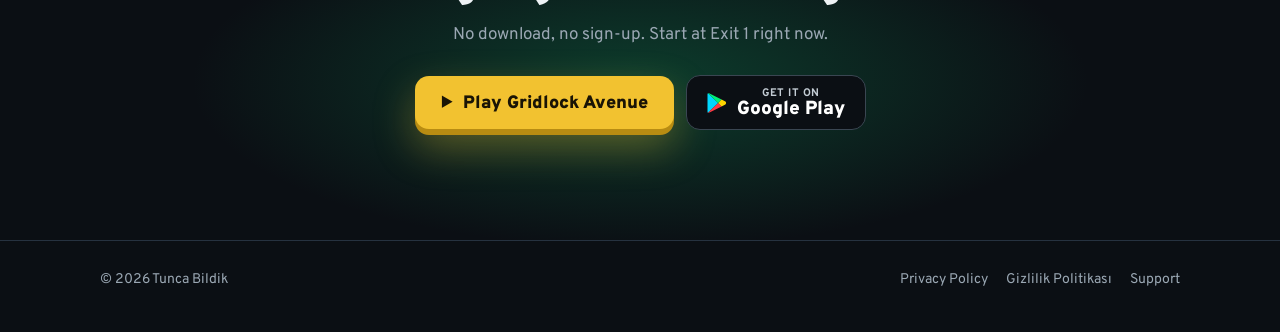
==== commit 3668ecd7: "Gridlock Avenue: Google Play bağlantısı eklendi" ====
--- a/gridlock-avenue/index.html
+++ b/gridlock-avenue/index.html
@@ -74,9 +74,14 @@
 .btn.play { background: var(--paint); color: #1a1405; box-shadow: 0 6px 0 #b88c12, 0 18px 40px rgba(242,194,48,.35); }
 .btn.play:hover { transform: translateY(-2px); box-shadow: 0 8px 0 #b88c12, 0 24px 50px rgba(242,194,48,.45); }
 .btn.play:active { transform: translateY(4px); box-shadow: 0 2px 0 #b88c12; }
+.btn.gplay { background: #0b0f14; color: #fff; border: 1px solid #3a4652; padding: 10px 20px 9px; line-height: 1.05; }
+.btn.gplay span { display: flex; flex-direction: column; font-size: 19px; }
+.btn.gplay small { font: 700 11px var(--font); letter-spacing: .04em; text-transform: uppercase; color: #c3ccd4; }
+.btn.gplay:hover { transform: translateY(-2px); border-color: #6b7a88; }
 .soon { display: inline-flex; align-items: center; gap: 8px; color: var(--muted); font-size: 14px; font-weight: 700; padding: 10px 14px; border: 1px dashed var(--line); border-radius: 12px; }
 .soon i { width: 8px; height: 8px; border-radius: 50%; background: #3ddc84; box-shadow: 0 0 10px #3ddc84; animation: blink 1.6s infinite; }
 @keyframes blink { 50% { opacity: .35; } }
+@media (max-width: 600px) { .ctas .soon { flex-basis: 100%; } }
 
 .art { position: relative; justify-self: center; width: min(100%, 470px); aspect-ratio: 1; }
 .art img { width: 100%; height: 100%; object-fit: cover; border-radius: 26%; box-shadow: 0 40px 80px rgba(0,0,0,.55), 0 0 0 1px rgba(255,255,255,.08); animation: float 6s ease-in-out infinite; }
@@ -188,7 +193,8 @@
            data-tr="Her araba gidebileceği yönü gösterir. Onlara doğru sırayla dokun, şehir yeniden aksın.">Every car points the way it can drive. Tap them in the right order and watch the city flow again.</p>
         <div class="ctas">
           <a class="btn play" href="play/">▶ <span data-en="Play free in your browser" data-tr="Tarayıcıda ücretsiz oyna">Play free in your browser</span></a>
-          <span class="soon"><i></i><span data-en="App Store &amp; Google Play · coming soon" data-tr="App Store ve Google Play · çok yakında">App Store &amp; Google Play · coming soon</span></span>
+          <a class="btn gplay" href="https://play.google.com/store/apps/details?id=com.tuncabildik.gridlockavenue" target="_blank" rel="noopener"><svg width="20" height="22" viewBox="0 0 20 22" aria-hidden="true"><path d="M1 1.2 11.2 11 1 20.8c-.3-.2-.5-.6-.5-1.1V2.3c0-.5.2-.9.5-1.1z" fill="#00d7fe"/><path d="m14.6 7.6-3.4 3.4L1 1.2c.2-.1.6-.1 1 .1l12.6 6.3z" fill="#00f076"/><path d="m14.6 14.4-12.6 6.3c-.4.2-.8.2-1 .1L11.2 11l3.4 3.4z" fill="#ff3a44"/><path d="M18.4 9.5c.9.5.9 2.4 0 2.9l-3.8 2-3.4-3.4 3.4-3.4 3.8 1.9z" fill="#ffd400"/></svg><span><small data-en="Get it on" data-tr="Hemen indir">Get it on</small>Google Play</span></a>
+          <span class="soon"><i></i><span data-en="App Store · coming soon" data-tr="App Store · çok yakında">App Store · coming soon</span></span>
         </div>
       </div>
       <div class="art"><img src="img/hero.jpg" alt="A yellow taxi speeding out of a tiny 3D city junction" width="720" height="720"></div>
@@ -258,7 +264,7 @@
     <div class="wrap reveal">
       <h2 data-en="The light just turned green." data-tr="Işık az önce yeşile döndü.">The light just turned green.</h2>
       <p class="sub" style="margin-inline:auto" data-en="No download, no sign-up. Start at Exit 1 right now." data-tr="İndirme yok, kayıt yok. Hemen Çıkış 1'den başla.">No download, no sign-up. Start at Exit 1 right now.</p>
-      <div class="ctas"><a class="btn play" href="play/">▶ <span data-en="Play Gridlock Avenue" data-tr="Gridlock Avenue'yu oyna">Play Gridlock Avenue</span></a></div>
+      <div class="ctas"><a class="btn play" href="play/">▶ <span data-en="Play Gridlock Avenue" data-tr="Gridlock Avenue'yu oyna">Play Gridlock Avenue</span></a><a class="btn gplay" href="https://play.google.com/store/apps/details?id=com.tuncabildik.gridlockavenue" target="_blank" rel="noopener"><svg width="20" height="22" viewBox="0 0 20 22" aria-hidden="true"><path d="M1 1.2 11.2 11 1 20.8c-.3-.2-.5-.6-.5-1.1V2.3c0-.5.2-.9.5-1.1z" fill="#00d7fe"/><path d="m14.6 7.6-3.4 3.4L1 1.2c.2-.1.6-.1 1 .1l12.6 6.3z" fill="#00f076"/><path d="m14.6 14.4-12.6 6.3c-.4.2-.8.2-1 .1L11.2 11l3.4 3.4z" fill="#ff3a44"/><path d="M18.4 9.5c.9.5.9 2.4 0 2.9l-3.8 2-3.4-3.4 3.4-3.4 3.8 1.9z" fill="#ffd400"/></svg><span><small data-en="Get it on" data-tr="Hemen indir">Get it on</small>Google Play</span></a></div>
     </div>
   </section>
 </main>
